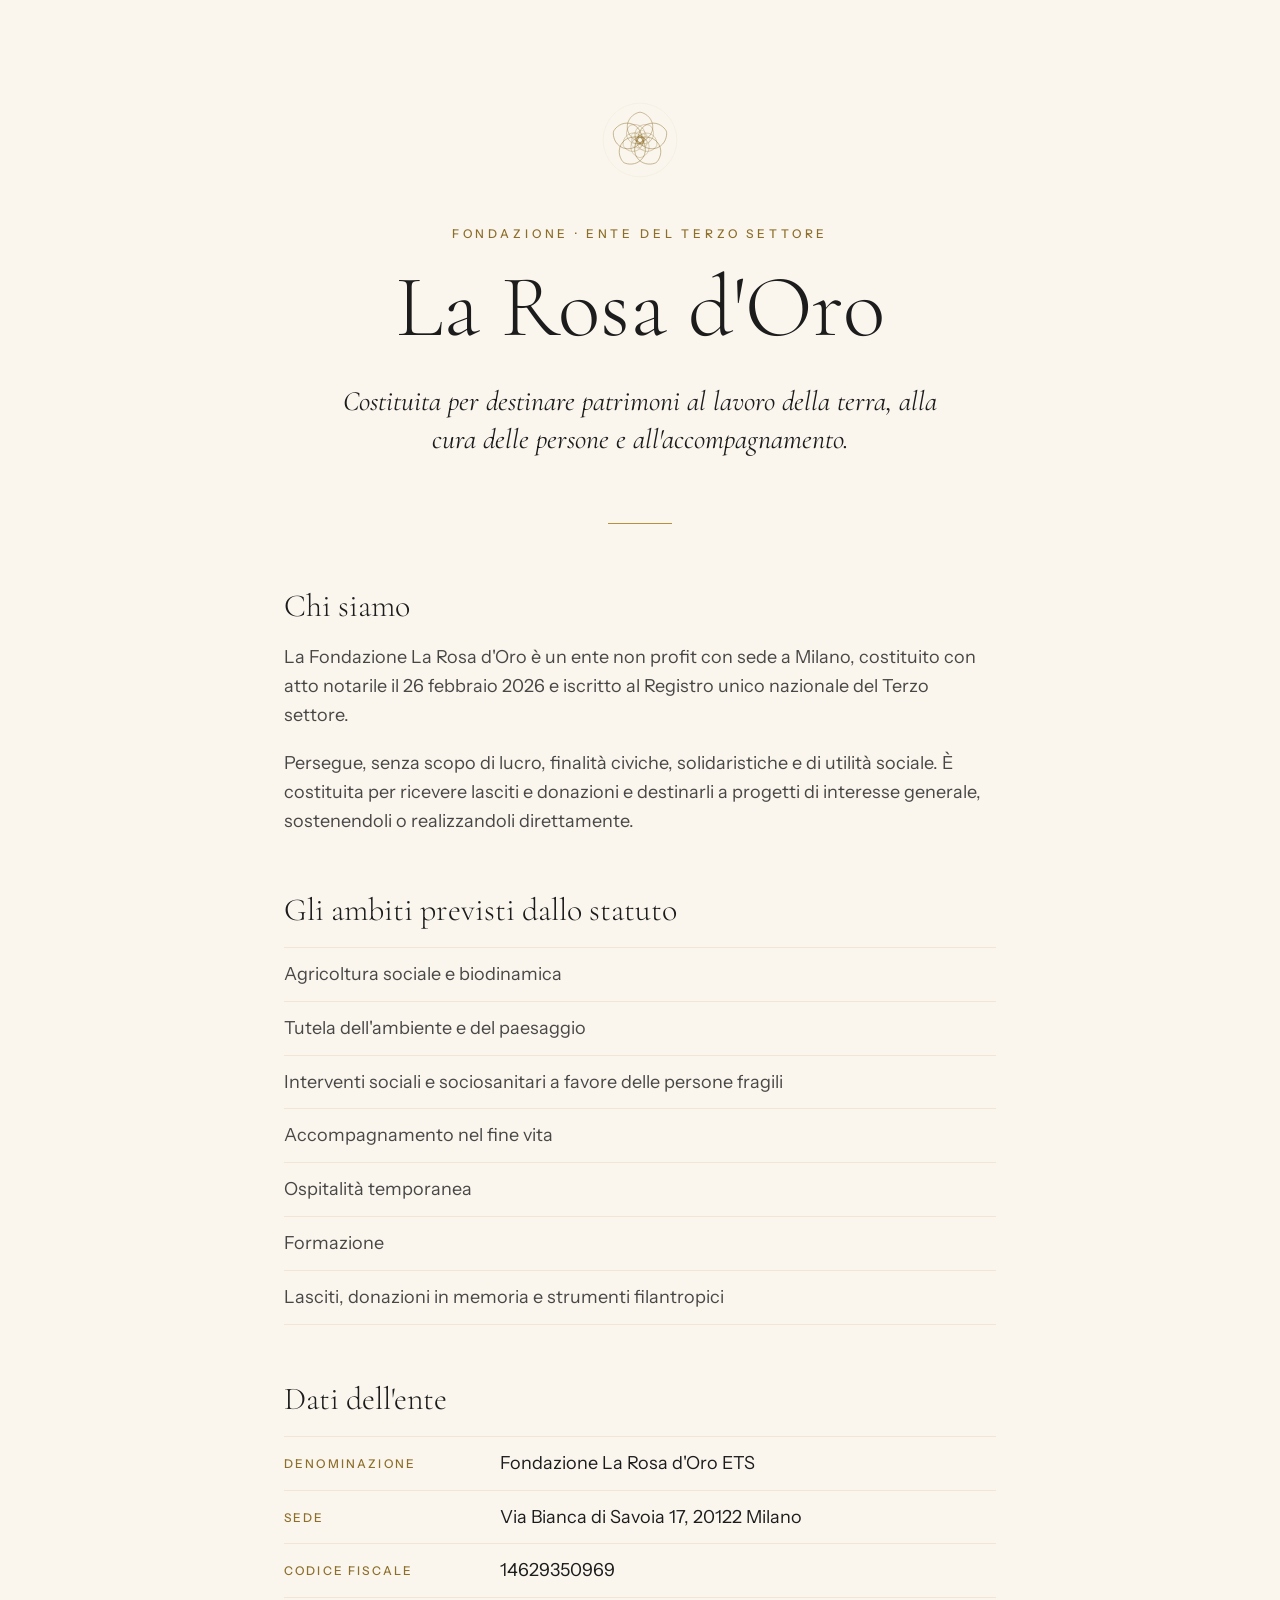
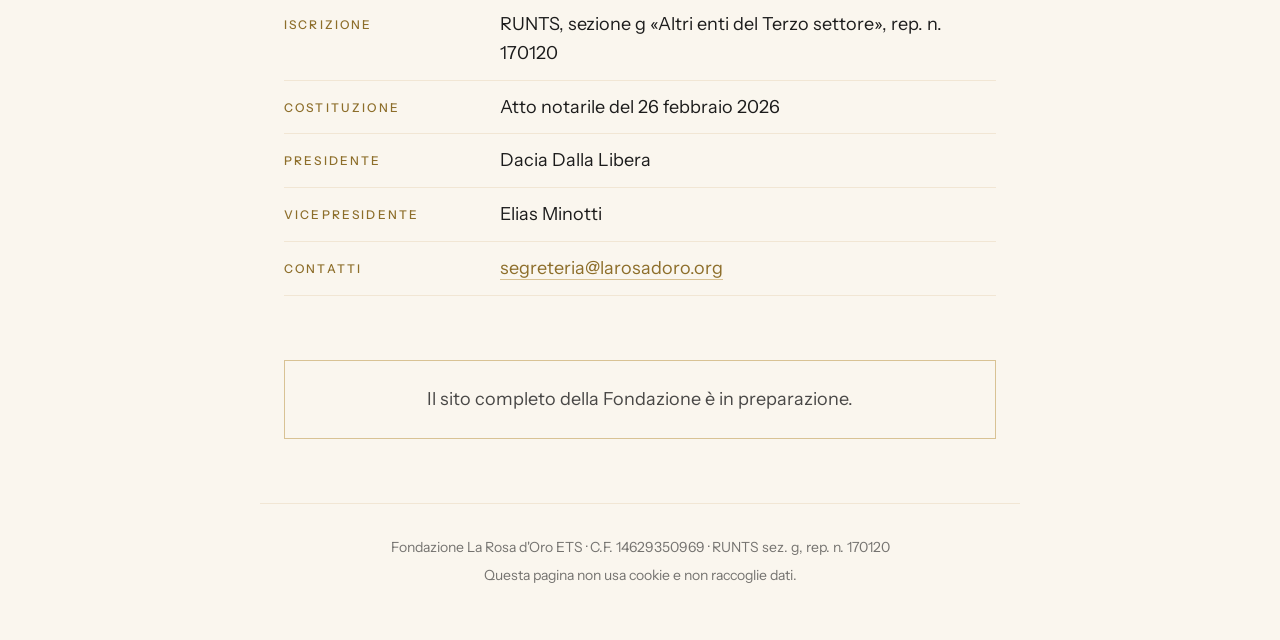
==== index.html @ 375f4539 "Pagina provvisoria di larosadoro.org Co-Authored-By: Claude Opus 5.5 <noreply@anthropic.com> Claude-" ====
<!doctype html>
<html lang="it">
<head>
<meta charset="utf-8">
<meta name="viewport" content="width=device-width, initial-scale=1">
<title>Fondazione La Rosa d'Oro ETS</title>
<meta name="description" content="Fondazione La Rosa d'Oro ETS, ente del Terzo settore con sede a Milano, iscritto al RUNTS. Il sito completo è in preparazione.">
<meta name="robots" content="noindex, nofollow">
<meta name="theme-color" content="#FAF6EE">
<link rel="canonical" href="https://larosadoro.org/">
<meta property="og:title" content="Fondazione La Rosa d'Oro ETS">
<meta property="og:description" content="Ente del Terzo settore con sede a Milano, iscritto al RUNTS. Il sito completo è in preparazione.">
<meta property="og:type" content="website">
<meta property="og:url" content="https://larosadoro.org/">
<meta property="og:locale" content="it_IT">
<meta property="og:image" content="https://larosadoro.org/img/condivisione.jpg">
<script type="application/ld+json">{"@context":"https://schema.org","@type":"NGO","name":"Fondazione La Rosa d'Oro ETS","url":"https://larosadoro.org/","email":"segreteria@larosadoro.org","foundingDate":"2026-02-26","taxID":"14629350969","address":{"@type":"PostalAddress","streetAddress":"Via Bianca di Savoia 17","postalCode":"20122","addressLocality":"Milano","addressCountry":"IT"},"identifier":{"@type":"PropertyValue","propertyID":"RUNTS","value":"RUNTS sez. g, rep. n. 170120"}}</script>
<link rel="icon" href="img/favicon.svg" type="image/svg+xml">
<style>
@font-face{font-family:"Cormorant Garamond";font-style:normal;font-weight:300;font-display:swap;src:url("font/cormorant-garamond-latin-300-normal.woff2") format("woff2")}
@font-face{font-family:"Cormorant Garamond";font-style:italic;font-weight:400;font-display:swap;src:url("font/cormorant-garamond-latin-400-italic.woff2") format("woff2")}
@font-face{font-family:"Instrument Sans";font-style:normal;font-weight:400;font-display:swap;src:url("font/instrument-sans-latin-400-normal.woff2") format("woff2")}
@font-face{font-family:"Instrument Sans";font-style:normal;font-weight:500;font-display:swap;src:url("font/instrument-sans-latin-500-normal.woff2") format("woff2")}

:root{
  --avorio:#FAF6EE;
  --antracite:#1C1C1C;
  --oro:#B88F3D;
  --oro-scuro:#8D6E2A;
  --bordeaux:#7A1F2F;
  --testo:var(--antracite);
  --testo-80:rgba(28,28,28,.8);
  --testo-60:rgba(28,28,28,.6);
  --filo:rgba(184,143,61,.15);
  --filo-forte:rgba(184,143,61,.5);
  --display:"Cormorant Garamond",Georgia,"Times New Roman",serif;
  --sans:"Instrument Sans","Helvetica Neue",Arial,sans-serif;
}
*,*::before,*::after{box-sizing:border-box}
html{-webkit-text-size-adjust:100%}
body{margin:0;background:var(--avorio);color:var(--testo-80);font-family:var(--sans);font-size:18px;line-height:1.6;-webkit-font-smoothing:antialiased}
a{color:var(--oro-scuro);text-decoration:none;border-bottom:1px solid var(--filo-forte)}
a:hover,a:focus-visible{color:var(--bordeaux);border-bottom-color:var(--bordeaux)}

.pagina{max-width:760px;margin:0 auto;padding:96px 24px 64px}
.rosa{width:88px;height:88px;margin:0 auto 40px;color:var(--oro-scuro)}
.rosa svg{width:100%;height:100%;display:block}
.occhiello{font-size:12px;font-weight:500;letter-spacing:.32em;text-transform:uppercase;color:var(--oro-scuro);text-align:center;margin:0 0 20px}
h1{font-family:var(--display);font-weight:300;font-size:clamp(52px,9vw,88px);line-height:1;color:var(--testo);text-align:center;margin:0 0 32px}
.motto{font-family:var(--display);font-style:italic;font-size:clamp(22px,3.4vw,28px);line-height:1.35;color:var(--testo);text-align:center;max-width:600px;margin:0 auto}
.filetto{width:64px;height:1px;background:var(--oro);border:0;margin:64px auto}

h2{font-family:var(--display);font-weight:300;font-size:32px;line-height:1.1;color:var(--testo);margin:0 0 20px}
p{margin:0 0 20px}
section+section{margin-top:56px}

.ambiti{list-style:none;padding:0;margin:0;border-top:1px solid var(--filo)}
.ambiti li{padding:12px 0;border-bottom:1px solid var(--filo)}

.dati{margin:0;border-top:1px solid var(--filo)}
.dati div{display:grid;grid-template-columns:200px 1fr;gap:16px;padding:12px 0;border-bottom:1px solid var(--filo)}
.dati dt{font-size:12px;font-weight:500;letter-spacing:.18em;text-transform:uppercase;color:var(--oro-scuro);padding-top:5px}
.dati dd{margin:0;color:var(--testo)}

.avviso{margin-top:64px;padding:24px;border:1px solid var(--filo-forte);text-align:center}
.avviso p{margin:0}

footer{max-width:760px;margin:0 auto;padding:32px 24px 48px;border-top:1px solid var(--filo);font-size:14px;color:var(--testo-60);text-align:center}
footer p{margin:0 0 6px}

@media (max-width:600px){
  .pagina{padding-top:64px}
  .dati div{grid-template-columns:1fr;gap:2px}
  .dati dt{padding-top:0}
  .filetto{margin:48px auto}
}
</style>
</head>
<body>
<main class="pagina">

  <div class="rosa" aria-hidden="true"><svg xmlns="http://www.w3.org/2000/svg" viewBox="0 0 640 640" role="img" aria-label="Rosa vista dall'alto, incisa">
<defs>
  <!-- tratteggi -->
  <pattern id="tr-fitto" width="6" height="6" patternUnits="userSpaceOnUse" patternTransform="rotate(38)">
    <line x1="0" y1="0" x2="0" y2="6" stroke="currentColor" stroke-width="1.5" opacity=".55"/>
  </pattern>
  <pattern id="tr-medio" width="10" height="10" patternUnits="userSpaceOnUse" patternTransform="rotate(38)">
    <line x1="0" y1="0" x2="0" y2="10" stroke="currentColor" stroke-width="1.1" opacity=".45"/>
  </pattern>
  <pattern id="tr-rado" width="17" height="17" patternUnits="userSpaceOnUse" patternTransform="rotate(38)">
    <line x1="0" y1="0" x2="0" y2="17" stroke="currentColor" stroke-width=".9" opacity=".35"/>
  </pattern>
  <pattern id="tr-croce" width="9" height="9" patternUnits="userSpaceOnUse" patternTransform="rotate(38)">
    <line x1="0" y1="0" x2="0" y2="9" stroke="currentColor" stroke-width=".9" opacity=".4"/>
    <line x1="0" y1="0" x2="9" y2="0" stroke="currentColor" stroke-width=".9" opacity=".4"/>
  </pattern>

  <!-- chicco di grano -->
  <symbol id="chicco" viewBox="0 0 20 44" overflow="visible">
    <path d="M10 1c6 7 8 14 8 21s-3 14-8 21c-5-7-8-14-8-21S4 8 10 1z" fill="none" stroke="currentColor" stroke-width="1.5"/>
    <path d="M10 6v32" stroke="currentColor" stroke-width=".9" opacity=".6"/>
  </symbol>

  <!-- foglia lanceolata -->
  <symbol id="foglia" viewBox="0 0 60 160" overflow="visible">
    <path d="M30 2C10 40 2 92 26 158 50 92 46 40 30 2z" fill="none" stroke="currentColor" stroke-width="1.6"/>
    <path d="M30 8c-2 44-4 96-4 148" stroke="currentColor" stroke-width="1" opacity=".7"/>
    <g stroke="currentColor" stroke-width=".8" opacity=".45">
      <path d="M29 34 16 46M29 34 42 44M28 60 14 74M28 60 43 70M27 88 15 102M27 88 42 98M26 116 17 128M26 116 39 126"/>
    </g>
  </symbol>

  <!-- petalo di rosa -->
  <symbol id="petalo" viewBox="0 0 100 100" overflow="visible">
    <path d="M50 96C16 84 4 56 12 32 20 8 44 0 50 0s30 8 38 32c8 24-4 52-38 64z" fill="none" stroke="currentColor" stroke-width="1.5"/>
  </symbol>
</defs>

    <rect width="640" height="640" fill="#FAF6EE"/>
    <g color="#B88F3D" opacity=".5"><circle cx="320" cy="320" r="268" fill="none" stroke="currentColor" stroke-width="1"/></g>
    <g color="#8D6E2A" fill="none" stroke="currentColor" stroke-linecap="round">
      <!-- corolla esterna -->
      <g stroke-width="1.7" opacity=".9">
        <use href="#petalo" width="230" height="230" x="205" y="118" transform="rotate(0 320 320)"/>
        <use href="#petalo" width="230" height="230" x="205" y="118" transform="rotate(72 320 320)"/>
        <use href="#petalo" width="230" height="230" x="205" y="118" transform="rotate(144 320 320)"/>
        <use href="#petalo" width="230" height="230" x="205" y="118" transform="rotate(216 320 320)"/>
        <use href="#petalo" width="230" height="230" x="205" y="118" transform="rotate(288 320 320)"/>
      </g>
      <!-- corolla media, sfalsata -->
      <g stroke-width="1.5" opacity=".85">
        <use href="#petalo" width="164" height="164" x="238" y="192" transform="rotate(36 320 320)"/>
        <use href="#petalo" width="164" height="164" x="238" y="192" transform="rotate(108 320 320)"/>
        <use href="#petalo" width="164" height="164" x="238" y="192" transform="rotate(180 320 320)"/>
        <use href="#petalo" width="164" height="164" x="238" y="192" transform="rotate(252 320 320)"/>
        <use href="#petalo" width="164" height="164" x="238" y="192" transform="rotate(324 320 320)"/>
      </g>
      <!-- corolla interna -->
      <g stroke-width="1.3" opacity=".8">
        <use href="#petalo" width="104" height="104" x="268" y="248" transform="rotate(18 320 320)"/>
        <use href="#petalo" width="104" height="104" x="268" y="248" transform="rotate(90 320 320)"/>
        <use href="#petalo" width="104" height="104" x="268" y="248" transform="rotate(162 320 320)"/>
        <use href="#petalo" width="104" height="104" x="268" y="248" transform="rotate(234 320 320)"/>
        <use href="#petalo" width="104" height="104" x="268" y="248" transform="rotate(306 320 320)"/>
      </g>
      <!-- cuore a spirale -->
      <g stroke-width="1.5">
        <path d="M320 300c14 0 22 10 22 20s-9 21-22 21-24-10-24-23 12-27 27-27 30 14 30 30-15 33-33 33"/>
      </g>
    </g>
    <g color="#1C1C1C" opacity=".22"><circle cx="320" cy="320" r="152" fill="url(#tr-rado)" stroke="none"/></g>
  </svg></div>
  <p class="occhiello">Fondazione · Ente del Terzo settore</p>
  <h1>La Rosa d'Oro</h1>
  <p class="motto">Costituita per destinare patrimoni al lavoro della terra, alla cura delle persone e all'accompagnamento.</p>

  <hr class="filetto">

  <section>
    <h2>Chi siamo</h2>
    <p>La Fondazione La Rosa d'Oro è un ente non profit con sede a Milano, costituito con atto notarile il 26 febbraio 2026 e iscritto al Registro unico nazionale del Terzo settore.</p>
    <p>Persegue, senza scopo di lucro, finalità civiche, solidaristiche e di utilità sociale. È costituita per ricevere lasciti e donazioni e destinarli a progetti di interesse generale, sostenendoli o realizzandoli direttamente.</p>
  </section>

  <section>
    <h2>Gli ambiti previsti dallo statuto</h2>
    <ul class="ambiti">
      <li>Agricoltura sociale e biodinamica</li>
      <li>Tutela dell'ambiente e del paesaggio</li>
      <li>Interventi sociali e sociosanitari a favore delle persone fragili</li>
      <li>Accompagnamento nel fine vita</li>
      <li>Ospitalità temporanea</li>
      <li>Formazione</li>
      <li>Lasciti, donazioni in memoria e strumenti filantropici</li>
    </ul>
  </section>

  <section>
    <h2>Dati dell'ente</h2>
    <dl class="dati">
      <div><dt>Denominazione</dt><dd>Fondazione La Rosa d'Oro ETS</dd></div>
      <div><dt>Sede</dt><dd>Via Bianca di Savoia 17, 20122 Milano</dd></div>
      <div><dt>Codice fiscale</dt><dd>14629350969</dd></div>
      <div><dt>Iscrizione</dt><dd>RUNTS, sezione g «Altri enti del Terzo settore», rep. n. 170120</dd></div>
      <div><dt>Costituzione</dt><dd>Atto notarile del 26 febbraio 2026</dd></div>
      <div><dt>Presidente</dt><dd>Dacia Dalla Libera</dd></div>
      <div><dt>Vicepresidente</dt><dd>Elias Minotti</dd></div>
      <div><dt>Contatti</dt><dd><a href="mailto:segreteria@larosadoro.org">segreteria@larosadoro.org</a></dd></div>
    </dl>
  </section>

  <div class="avviso">
    <p>Il sito completo della Fondazione è in preparazione.</p>
  </div>

</main>
<footer>
  <p>Fondazione La Rosa d'Oro ETS · C.F. 14629350969 · RUNTS sez. g, rep. n. 170120</p>
  <p>Questa pagina non usa cookie e non raccoglie dati.</p>
</footer>
</body>
</html>
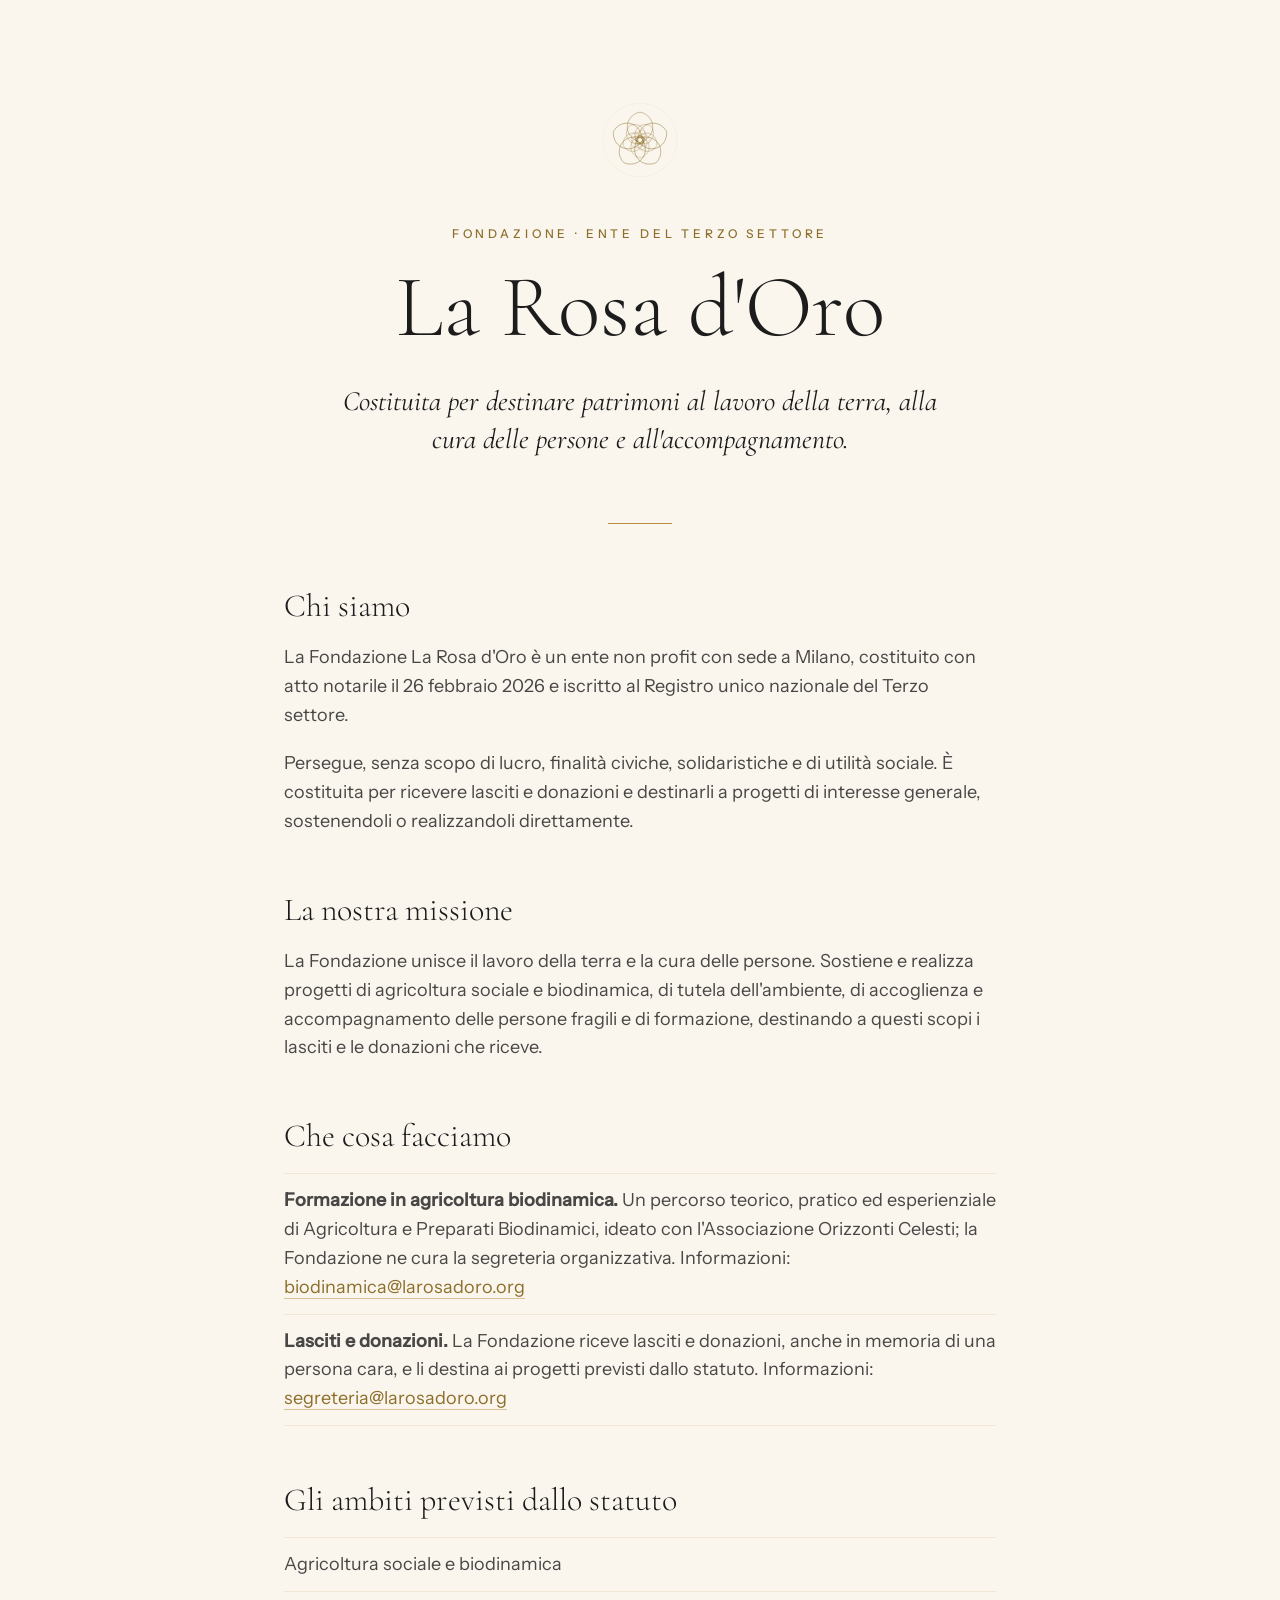
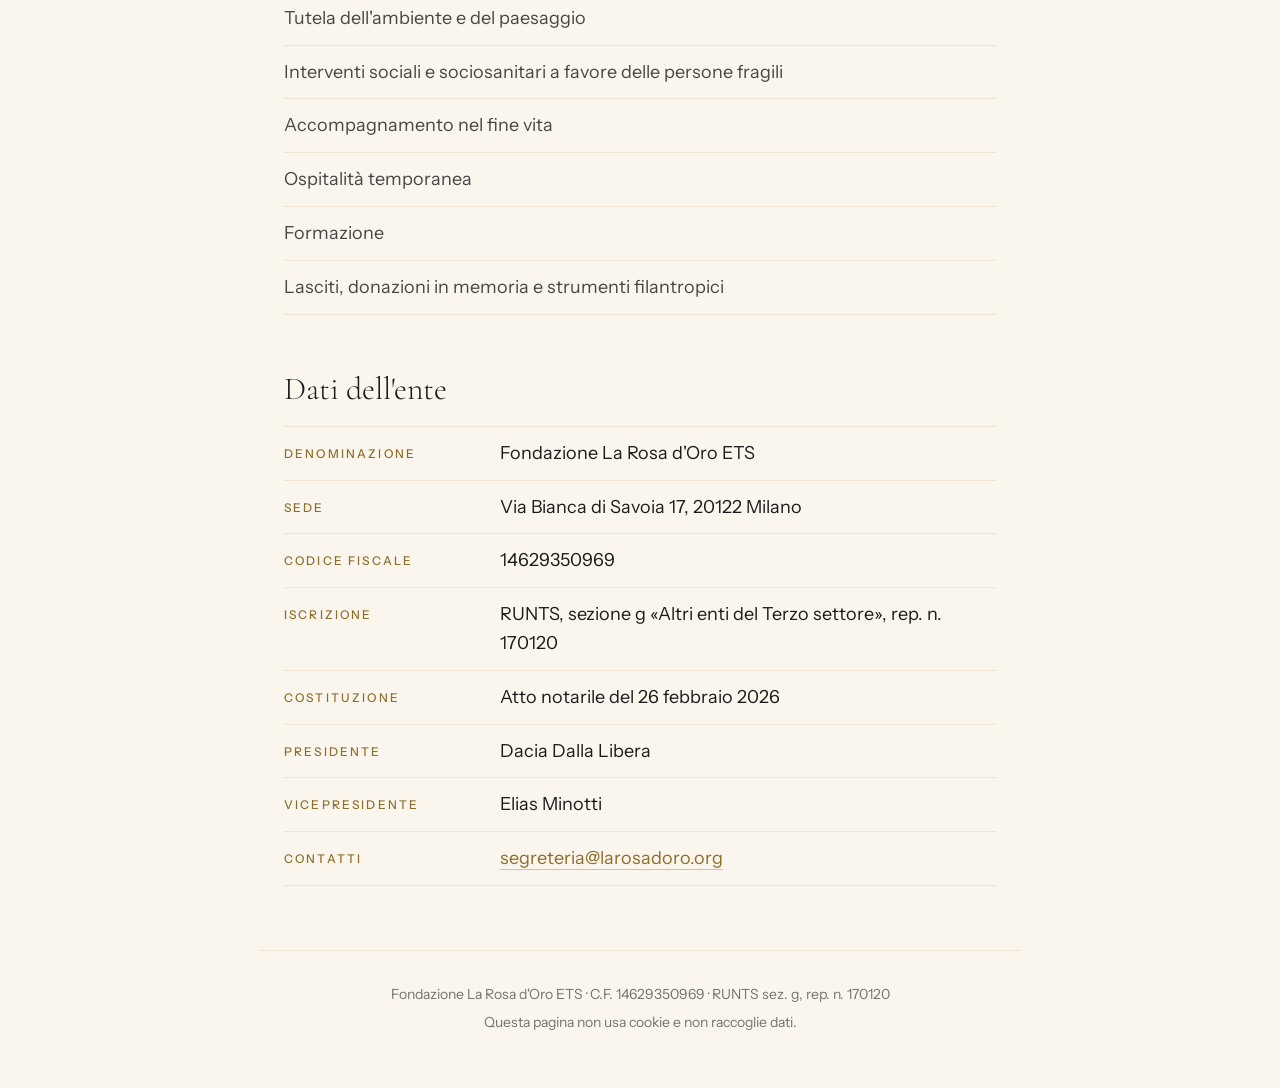
==== commit b723edcc: "Pagina: missione e attività della Fondazione, tolto avviso «in preparazione» Richiesto da Google per" ====
--- a/index.html
+++ b/index.html
@@ -164,6 +164,19 @@
   </section>
 
   <section>
+    <h2>La nostra missione</h2>
+    <p>La Fondazione unisce il lavoro della terra e la cura delle persone. Sostiene e realizza progetti di agricoltura sociale e biodinamica, di tutela dell'ambiente, di accoglienza e accompagnamento delle persone fragili e di formazione, destinando a questi scopi i lasciti e le donazioni che riceve.</p>
+  </section>
+
+  <section>
+    <h2>Che cosa facciamo</h2>
+    <ul class="ambiti">
+      <li><strong>Formazione in agricoltura biodinamica.</strong> Un percorso teorico, pratico ed esperienziale di Agricoltura e Preparati Biodinamici, ideato con l'Associazione Orizzonti Celesti; la Fondazione ne cura la segreteria organizzativa. Informazioni: <a href="mailto:biodinamica@larosadoro.org">biodinamica@larosadoro.org</a></li>
+      <li><strong>Lasciti e donazioni.</strong> La Fondazione riceve lasciti e donazioni, anche in memoria di una persona cara, e li destina ai progetti previsti dallo statuto. Informazioni: <a href="mailto:segreteria@larosadoro.org">segreteria@larosadoro.org</a></li>
+    </ul>
+  </section>
+
+  <section>
     <h2>Gli ambiti previsti dallo statuto</h2>
     <ul class="ambiti">
       <li>Agricoltura sociale e biodinamica</li>
@@ -190,10 +203,6 @@
     </dl>
   </section>
 
-  <div class="avviso">
-    <p>Il sito completo della Fondazione è in preparazione.</p>
-  </div>
-
 </main>
 <footer>
   <p>Fondazione La Rosa d'Oro ETS · C.F. 14629350969 · RUNTS sez. g, rep. n. 170120</p>
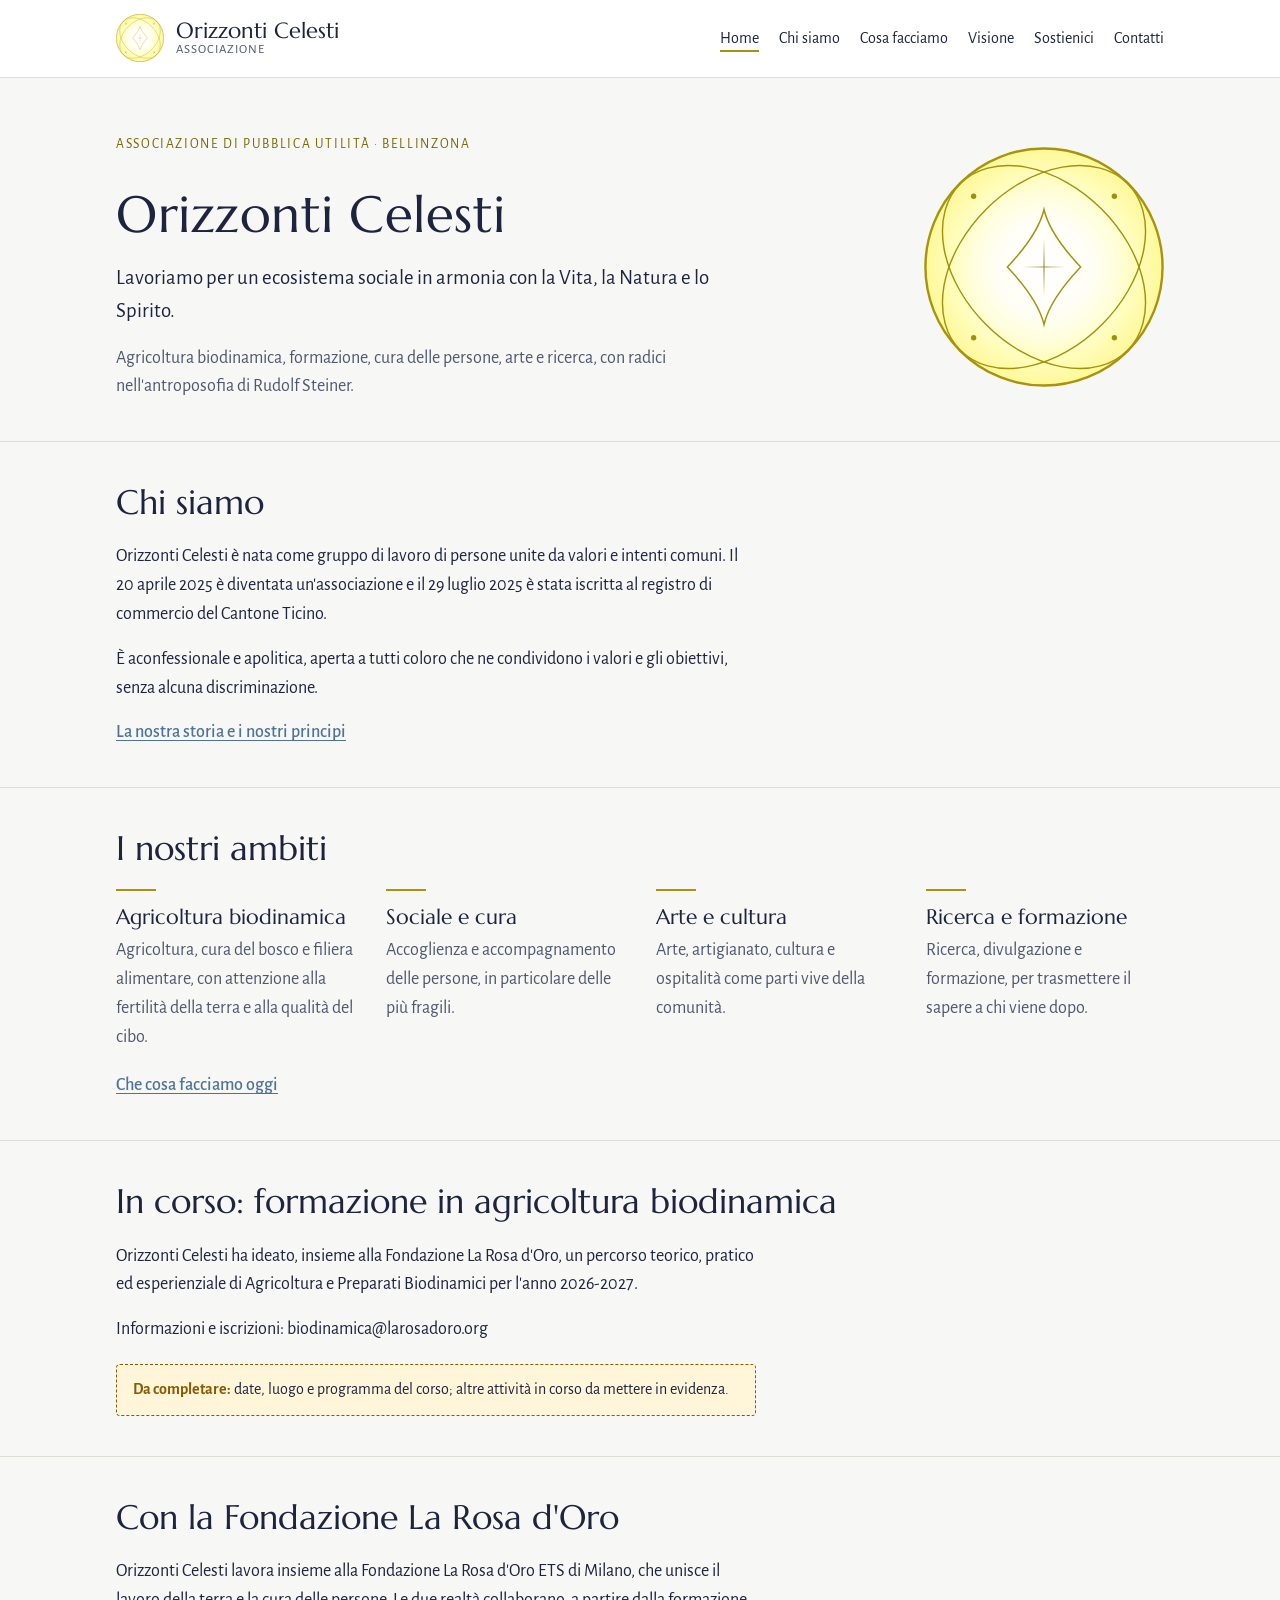
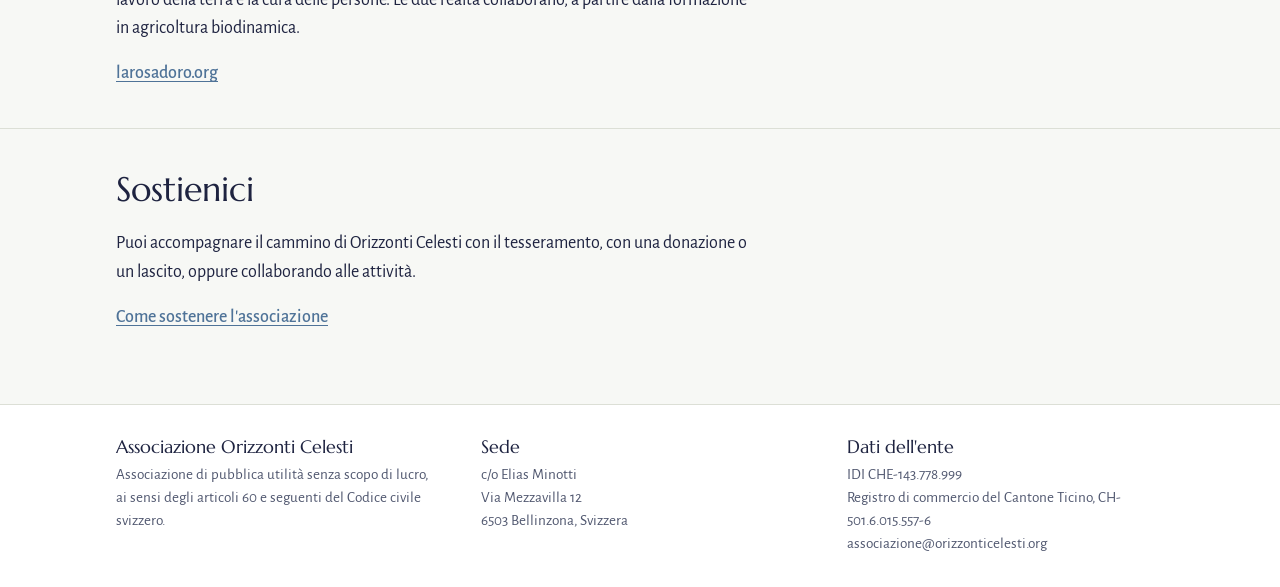
==== commit b0dff068: "Sito Orizzonti Celesti: struttura di lavoro (sei pagine) e simbolo vettoriale Co-Authored-By: Claude" ====
--- a/index.html
+++ b/index.html
@@ -2,211 +2,136 @@
 <html lang="it">
 <head>
 <meta charset="utf-8">
-<meta name="viewport" content="width=device-width, initial-scale=1">
-<title>Fondazione La Rosa d'Oro ETS</title>
-<meta name="description" content="Fondazione La Rosa d'Oro ETS, ente del Terzo settore con sede a Milano, iscritto al RUNTS. Il sito completo è in preparazione.">
-<meta name="robots" content="noindex, nofollow">
-<meta name="theme-color" content="#FAF6EE">
-<link rel="canonical" href="https://larosadoro.org/">
-<meta property="og:title" content="Fondazione La Rosa d'Oro ETS">
-<meta property="og:description" content="Ente del Terzo settore con sede a Milano, iscritto al RUNTS. Il sito completo è in preparazione.">
+<meta name="viewport" content="width=device-width, initial-scale=1, viewport-fit=cover">
+<title>Orizzonti Celesti</title>
+<meta name="description" content="Associazione svizzera di pubblica utilità: agricoltura biodinamica, formazione, cura delle persone, arte e ricerca, con radici nell'antroposofia.">
+<link rel="canonical" href="https://orizzonticelesti.org/">
 <meta property="og:type" content="website">
-<meta property="og:url" content="https://larosadoro.org/">
-<meta property="og:locale" content="it_IT">
-<meta property="og:image" content="https://larosadoro.org/img/condivisione.jpg">
-<script type="application/ld+json">{"@context":"https://schema.org","@type":"NGO","name":"Fondazione La Rosa d'Oro ETS","url":"https://larosadoro.org/","email":"segreteria@larosadoro.org","foundingDate":"2026-02-26","taxID":"14629350969","address":{"@type":"PostalAddress","streetAddress":"Via Bianca di Savoia 17","postalCode":"20122","addressLocality":"Milano","addressCountry":"IT"},"identifier":{"@type":"PropertyValue","propertyID":"RUNTS","value":"RUNTS sez. g, rep. n. 170120"}}</script>
-<link rel="icon" href="img/favicon.svg" type="image/svg+xml">
-<style>
-@font-face{font-family:"Cormorant Garamond";font-style:normal;font-weight:300;font-display:swap;src:url("font/cormorant-garamond-latin-300-normal.woff2") format("woff2")}
-@font-face{font-family:"Cormorant Garamond";font-style:italic;font-weight:400;font-display:swap;src:url("font/cormorant-garamond-latin-400-italic.woff2") format("woff2")}
-@font-face{font-family:"Instrument Sans";font-style:normal;font-weight:400;font-display:swap;src:url("font/instrument-sans-latin-400-normal.woff2") format("woff2")}
-@font-face{font-family:"Instrument Sans";font-style:normal;font-weight:500;font-display:swap;src:url("font/instrument-sans-latin-500-normal.woff2") format("woff2")}
-
-:root{
-  --avorio:#FAF6EE;
-  --antracite:#1C1C1C;
-  --oro:#B88F3D;
-  --oro-scuro:#8D6E2A;
-  --bordeaux:#7A1F2F;
-  --testo:var(--antracite);
-  --testo-80:rgba(28,28,28,.8);
-  --testo-60:rgba(28,28,28,.6);
-  --filo:rgba(184,143,61,.15);
-  --filo-forte:rgba(184,143,61,.5);
-  --display:"Cormorant Garamond",Georgia,"Times New Roman",serif;
-  --sans:"Instrument Sans","Helvetica Neue",Arial,sans-serif;
-}
-*,*::before,*::after{box-sizing:border-box}
-html{-webkit-text-size-adjust:100%}
-body{margin:0;background:var(--avorio);color:var(--testo-80);font-family:var(--sans);font-size:18px;line-height:1.6;-webkit-font-smoothing:antialiased}
-a{color:var(--oro-scuro);text-decoration:none;border-bottom:1px solid var(--filo-forte)}
-a:hover,a:focus-visible{color:var(--bordeaux);border-bottom-color:var(--bordeaux)}
-
-.pagina{max-width:760px;margin:0 auto;padding:96px 24px 64px}
-.rosa{width:88px;height:88px;margin:0 auto 40px;color:var(--oro-scuro)}
-.rosa svg{width:100%;height:100%;display:block}
-.occhiello{font-size:12px;font-weight:500;letter-spacing:.32em;text-transform:uppercase;color:var(--oro-scuro);text-align:center;margin:0 0 20px}
-h1{font-family:var(--display);font-weight:300;font-size:clamp(52px,9vw,88px);line-height:1;color:var(--testo);text-align:center;margin:0 0 32px}
-.motto{font-family:var(--display);font-style:italic;font-size:clamp(22px,3.4vw,28px);line-height:1.35;color:var(--testo);text-align:center;max-width:600px;margin:0 auto}
-.filetto{width:64px;height:1px;background:var(--oro);border:0;margin:64px auto}
-
-h2{font-family:var(--display);font-weight:300;font-size:32px;line-height:1.1;color:var(--testo);margin:0 0 20px}
-p{margin:0 0 20px}
-section+section{margin-top:56px}
-
-.ambiti{list-style:none;padding:0;margin:0;border-top:1px solid var(--filo)}
-.ambiti li{padding:12px 0;border-bottom:1px solid var(--filo)}
-
-.dati{margin:0;border-top:1px solid var(--filo)}
-.dati div{display:grid;grid-template-columns:200px 1fr;gap:16px;padding:12px 0;border-bottom:1px solid var(--filo)}
-.dati dt{font-size:12px;font-weight:500;letter-spacing:.18em;text-transform:uppercase;color:var(--oro-scuro);padding-top:5px}
-.dati dd{margin:0;color:var(--testo)}
-
-.avviso{margin-top:64px;padding:24px;border:1px solid var(--filo-forte);text-align:center}
-.avviso p{margin:0}
-
-footer{max-width:760px;margin:0 auto;padding:32px 24px 48px;border-top:1px solid var(--filo);font-size:14px;color:var(--testo-60);text-align:center}
-footer p{margin:0 0 6px}
-
-@media (max-width:600px){
-  .pagina{padding-top:64px}
-  .dati div{grid-template-columns:1fr;gap:2px}
-  .dati dt{padding-top:0}
-  .filetto{margin:48px auto}
-}
-</style>
+<meta property="og:locale" content="it_CH">
+<meta property="og:site_name" content="Orizzonti Celesti">
+<meta property="og:title" content="Orizzonti Celesti">
+<meta property="og:description" content="Associazione svizzera di pubblica utilità: agricoltura biodinamica, formazione, cura delle persone, arte e ricerca, con radici nell'antroposofia.">
+<meta property="og:url" content="https://orizzonticelesti.org/">
+<link rel="icon" href="img/simbolo.svg" type="image/svg+xml">
+<link rel="preconnect" href="https://fonts.googleapis.com">
+<link rel="preconnect" href="https://fonts.gstatic.com" crossorigin>
+<link rel="stylesheet" href="https://fonts.googleapis.com/css2?family=Alegreya+Sans:ital,wght@0,400;0,500;0,700;1,400&family=Marcellus&display=swap">
+<link rel="stylesheet" href="css/stile.css">
 </head>
 <body>
-<main class="pagina">
+<header class="testata">
+  <div class="contenitore">
+    <a class="marchio" href="./">
+      <img src="img/simbolo.svg" alt="" width="48" height="48">
+      <span><strong>Orizzonti Celesti</strong><small>Associazione</small></span>
+    </a>
+    <nav class="menu" aria-label="Menu principale">
+      <ul>
+        <li><a href="./" aria-current="page">Home</a></li>
+        <li><a href="chi-siamo.html">Chi siamo</a></li>
+        <li><a href="cosa-facciamo.html">Cosa facciamo</a></li>
+        <li><a href="visione.html">Visione</a></li>
+        <li><a href="sostienici.html">Sostienici</a></li>
+        <li><a href="contatti.html">Contatti</a></li>
+      </ul>
+    </nav>
+  </div>
+</header>
+<main>
+<section class="apertura con-simbolo">
+  <div class="contenitore">
+    <div class="introduzione">
+      <p class="occhiello">Associazione di pubblica utilità · Bellinzona</p>
+      <h1>Orizzonti Celesti</h1>
+      <p class="guida">Lavoriamo per un ecosistema sociale in armonia con la Vita, la Natura e lo Spirito.</p>
+      <p class="sotto">Agricoltura biodinamica, formazione, cura delle persone, arte e ricerca, con radici nell'antroposofia di Rudolf Steiner.</p>
+    </div>
+    <img class="simbolo" src="img/simbolo.svg" alt="Il simbolo di Orizzonti Celesti: un cerchio di luce dorata con due orbite e una stella al centro" width="240" height="240">
+  </div>
+</section>
 
-  <div class="rosa" aria-hidden="true"><svg xmlns="http://www.w3.org/2000/svg" viewBox="0 0 640 640" role="img" aria-label="Rosa vista dall'alto, incisa">
-<defs>
-  <!-- tratteggi -->
-  <pattern id="tr-fitto" width="6" height="6" patternUnits="userSpaceOnUse" patternTransform="rotate(38)">
-    <line x1="0" y1="0" x2="0" y2="6" stroke="currentColor" stroke-width="1.5" opacity=".55"/>
-  </pattern>
-  <pattern id="tr-medio" width="10" height="10" patternUnits="userSpaceOnUse" patternTransform="rotate(38)">
-    <line x1="0" y1="0" x2="0" y2="10" stroke="currentColor" stroke-width="1.1" opacity=".45"/>
-  </pattern>
-  <pattern id="tr-rado" width="17" height="17" patternUnits="userSpaceOnUse" patternTransform="rotate(38)">
-    <line x1="0" y1="0" x2="0" y2="17" stroke="currentColor" stroke-width=".9" opacity=".35"/>
-  </pattern>
-  <pattern id="tr-croce" width="9" height="9" patternUnits="userSpaceOnUse" patternTransform="rotate(38)">
-    <line x1="0" y1="0" x2="0" y2="9" stroke="currentColor" stroke-width=".9" opacity=".4"/>
-    <line x1="0" y1="0" x2="9" y2="0" stroke="currentColor" stroke-width=".9" opacity=".4"/>
-  </pattern>
+<section class="sezione" aria-labelledby="chi">
+  <div class="contenitore">
+    <h2 id="chi">Chi siamo</h2>
+    <div class="testo">
+      <p>Orizzonti Celesti è nata come gruppo di lavoro di persone unite da valori e intenti comuni. Il 20 aprile 2025 è diventata un'associazione e il 29 luglio 2025 è stata iscritta al registro di commercio del Cantone Ticino.</p>
+      <p>È aconfessionale e apolitica, aperta a tutti coloro che ne condividono i valori e gli obiettivi, senza alcuna discriminazione.</p>
+      <p><a class="collegamento" href="chi-siamo.html">La nostra storia e i nostri principi</a></p>
+    </div>
+  </div>
+</section>
 
-  <!-- chicco di grano -->
-  <symbol id="chicco" viewBox="0 0 20 44" overflow="visible">
-    <path d="M10 1c6 7 8 14 8 21s-3 14-8 21c-5-7-8-14-8-21S4 8 10 1z" fill="none" stroke="currentColor" stroke-width="1.5"/>
-    <path d="M10 6v32" stroke="currentColor" stroke-width=".9" opacity=".6"/>
-  </symbol>
+<section class="sezione" aria-labelledby="ambiti">
+  <div class="contenitore">
+    <h2 id="ambiti">I nostri ambiti</h2>
+    <ul class="ambiti">
+      <li>
+        <h3>Agricoltura biodinamica</h3>
+        <p>Agricoltura, cura del bosco e filiera alimentare, con attenzione alla fertilità della terra e alla qualità del cibo.</p>
+      </li>
+      <li>
+        <h3>Sociale e cura</h3>
+        <p>Accoglienza e accompagnamento delle persone, in particolare delle più fragili.</p>
+      </li>
+      <li>
+        <h3>Arte e cultura</h3>
+        <p>Arte, artigianato, cultura e ospitalità come parti vive della comunità.</p>
+      </li>
+      <li>
+        <h3>Ricerca e formazione</h3>
+        <p>Ricerca, divulgazione e formazione, per trasmettere il sapere a chi viene dopo.</p>
+      </li>
+    </ul>
+    <p><a class="collegamento" href="cosa-facciamo.html">Che cosa facciamo oggi</a></p>
+  </div>
+</section>
 
-  <!-- foglia lanceolata -->
-  <symbol id="foglia" viewBox="0 0 60 160" overflow="visible">
-    <path d="M30 2C10 40 2 92 26 158 50 92 46 40 30 2z" fill="none" stroke="currentColor" stroke-width="1.6"/>
-    <path d="M30 8c-2 44-4 96-4 148" stroke="currentColor" stroke-width="1" opacity=".7"/>
-    <g stroke="currentColor" stroke-width=".8" opacity=".45">
-      <path d="M29 34 16 46M29 34 42 44M28 60 14 74M28 60 43 70M27 88 15 102M27 88 42 98M26 116 17 128M26 116 39 126"/>
-    </g>
-  </symbol>
+<section class="sezione" aria-labelledby="corso">
+  <div class="contenitore">
+    <h2 id="corso">In corso: formazione in agricoltura biodinamica</h2>
+    <div class="testo">
+      <p>Orizzonti Celesti ha ideato, insieme alla Fondazione La Rosa d'Oro, un percorso teorico, pratico ed esperienziale di Agricoltura e Preparati Biodinamici per l'anno 2026-2027.</p>
+      <p>Informazioni e iscrizioni: biodinamica@larosadoro.org</p>
+    </div>
+    <div class="da-completare"><strong>Da completare:</strong> date, luogo e programma del corso; altre attività in corso da mettere in evidenza.</div>
+  </div>
+</section>
 
-  <!-- petalo di rosa -->
-  <symbol id="petalo" viewBox="0 0 100 100" overflow="visible">
-    <path d="M50 96C16 84 4 56 12 32 20 8 44 0 50 0s30 8 38 32c8 24-4 52-38 64z" fill="none" stroke="currentColor" stroke-width="1.5"/>
-  </symbol>
-</defs>
+<section class="sezione" aria-labelledby="fondazione">
+  <div class="contenitore">
+    <h2 id="fondazione">Con la Fondazione La Rosa d'Oro</h2>
+    <div class="testo">
+      <p>Orizzonti Celesti lavora insieme alla Fondazione La Rosa d'Oro ETS di Milano, che unisce il lavoro della terra e la cura delle persone. Le due realtà collaborano, a partire dalla formazione in agricoltura biodinamica.</p>
+      <p><a class="collegamento" href="https://larosadoro.org">larosadoro.org</a></p>
+    </div>
+  </div>
+</section>
 
-    <rect width="640" height="640" fill="#FAF6EE"/>
-    <g color="#B88F3D" opacity=".5"><circle cx="320" cy="320" r="268" fill="none" stroke="currentColor" stroke-width="1"/></g>
-    <g color="#8D6E2A" fill="none" stroke="currentColor" stroke-linecap="round">
-      <!-- corolla esterna -->
-      <g stroke-width="1.7" opacity=".9">
-        <use href="#petalo" width="230" height="230" x="205" y="118" transform="rotate(0 320 320)"/>
-        <use href="#petalo" width="230" height="230" x="205" y="118" transform="rotate(72 320 320)"/>
-        <use href="#petalo" width="230" height="230" x="205" y="118" transform="rotate(144 320 320)"/>
-        <use href="#petalo" width="230" height="230" x="205" y="118" transform="rotate(216 320 320)"/>
-        <use href="#petalo" width="230" height="230" x="205" y="118" transform="rotate(288 320 320)"/>
-      </g>
-      <!-- corolla media, sfalsata -->
-      <g stroke-width="1.5" opacity=".85">
-        <use href="#petalo" width="164" height="164" x="238" y="192" transform="rotate(36 320 320)"/>
-        <use href="#petalo" width="164" height="164" x="238" y="192" transform="rotate(108 320 320)"/>
-        <use href="#petalo" width="164" height="164" x="238" y="192" transform="rotate(180 320 320)"/>
-        <use href="#petalo" width="164" height="164" x="238" y="192" transform="rotate(252 320 320)"/>
-        <use href="#petalo" width="164" height="164" x="238" y="192" transform="rotate(324 320 320)"/>
-      </g>
-      <!-- corolla interna -->
-      <g stroke-width="1.3" opacity=".8">
-        <use href="#petalo" width="104" height="104" x="268" y="248" transform="rotate(18 320 320)"/>
-        <use href="#petalo" width="104" height="104" x="268" y="248" transform="rotate(90 320 320)"/>
-        <use href="#petalo" width="104" height="104" x="268" y="248" transform="rotate(162 320 320)"/>
-        <use href="#petalo" width="104" height="104" x="268" y="248" transform="rotate(234 320 320)"/>
-        <use href="#petalo" width="104" height="104" x="268" y="248" transform="rotate(306 320 320)"/>
-      </g>
-      <!-- cuore a spirale -->
-      <g stroke-width="1.5">
-        <path d="M320 300c14 0 22 10 22 20s-9 21-22 21-24-10-24-23 12-27 27-27 30 14 30 30-15 33-33 33"/>
-      </g>
-    </g>
-    <g color="#1C1C1C" opacity=".22"><circle cx="320" cy="320" r="152" fill="url(#tr-rado)" stroke="none"/></g>
-  </svg></div>
-  <p class="occhiello">Fondazione · Ente del Terzo settore</p>
-  <h1>La Rosa d'Oro</h1>
-  <p class="motto">Costituita per destinare patrimoni al lavoro della terra, alla cura delle persone e all'accompagnamento.</p>
-
-  <hr class="filetto">
-
-  <section>
-    <h2>Chi siamo</h2>
-    <p>La Fondazione La Rosa d'Oro è un ente non profit con sede a Milano, costituito con atto notarile il 26 febbraio 2026 e iscritto al Registro unico nazionale del Terzo settore.</p>
-    <p>Persegue, senza scopo di lucro, finalità civiche, solidaristiche e di utilità sociale. È costituita per ricevere lasciti e donazioni e destinarli a progetti di interesse generale, sostenendoli o realizzandoli direttamente.</p>
-  </section>
-
-  <section>
-    <h2>La nostra missione</h2>
-    <p>La Fondazione unisce il lavoro della terra e la cura delle persone. Sostiene e realizza progetti di agricoltura sociale e biodinamica, di tutela dell'ambiente, di accoglienza e accompagnamento delle persone fragili e di formazione, destinando a questi scopi i lasciti e le donazioni che riceve.</p>
-  </section>
-
-  <section>
-    <h2>Che cosa facciamo</h2>
-    <ul class="ambiti">
-      <li><strong>Formazione in agricoltura biodinamica.</strong> Un percorso teorico, pratico ed esperienziale di Agricoltura e Preparati Biodinamici, ideato con l'Associazione Orizzonti Celesti; la Fondazione ne cura la segreteria organizzativa. Informazioni: <a href="mailto:biodinamica@larosadoro.org">biodinamica@larosadoro.org</a></li>
-      <li><strong>Lasciti e donazioni.</strong> La Fondazione riceve lasciti e donazioni, anche in memoria di una persona cara, e li destina ai progetti previsti dallo statuto. Informazioni: <a href="mailto:segreteria@larosadoro.org">segreteria@larosadoro.org</a></li>
-    </ul>
-  </section>
-
-  <section>
-    <h2>Gli ambiti previsti dallo statuto</h2>
-    <ul class="ambiti">
-      <li>Agricoltura sociale e biodinamica</li>
-      <li>Tutela dell'ambiente e del paesaggio</li>
-      <li>Interventi sociali e sociosanitari a favore delle persone fragili</li>
-      <li>Accompagnamento nel fine vita</li>
-      <li>Ospitalità temporanea</li>
-      <li>Formazione</li>
-      <li>Lasciti, donazioni in memoria e strumenti filantropici</li>
-    </ul>
-  </section>
-
-  <section>
-    <h2>Dati dell'ente</h2>
-    <dl class="dati">
-      <div><dt>Denominazione</dt><dd>Fondazione La Rosa d'Oro ETS</dd></div>
-      <div><dt>Sede</dt><dd>Via Bianca di Savoia 17, 20122 Milano</dd></div>
-      <div><dt>Codice fiscale</dt><dd>14629350969</dd></div>
-      <div><dt>Iscrizione</dt><dd>RUNTS, sezione g «Altri enti del Terzo settore», rep. n. 170120</dd></div>
-      <div><dt>Costituzione</dt><dd>Atto notarile del 26 febbraio 2026</dd></div>
-      <div><dt>Presidente</dt><dd>Dacia Dalla Libera</dd></div>
-      <div><dt>Vicepresidente</dt><dd>Elias Minotti</dd></div>
-      <div><dt>Contatti</dt><dd><a href="mailto:segreteria@larosadoro.org">segreteria@larosadoro.org</a></dd></div>
-    </dl>
-  </section>
-
+<section class="sezione" aria-labelledby="sostegno">
+  <div class="contenitore">
+    <h2 id="sostegno">Sostienici</h2>
+    <div class="testo">
+      <p>Puoi accompagnare il cammino di Orizzonti Celesti con il tesseramento, con una donazione o un lascito, oppure collaborando alle attività.</p>
+      <p><a class="collegamento" href="sostienici.html">Come sostenere l'associazione</a></p>
+    </div>
+  </div>
+</section>
 </main>
-<footer>
-  <p>Fondazione La Rosa d'Oro ETS · C.F. 14629350969 · RUNTS sez. g, rep. n. 170120</p>
-  <p>Questa pagina non usa cookie e non raccoglie dati.</p>
+<footer class="piede">
+  <div class="contenitore">
+    <div>
+      <h2>Associazione Orizzonti Celesti</h2>
+      <p>Associazione di pubblica utilità senza scopo di lucro, ai sensi degli articoli 60 e seguenti del Codice civile svizzero.</p>
+    </div>
+    <div>
+      <h2>Sede</h2>
+      <p>c/o Elias Minotti<br>Via Mezzavilla 12<br>6503 Bellinzona, Svizzera</p>
+    </div>
+    <div>
+      <h2>Dati dell'ente</h2>
+      <p>IDI CHE-143.778.999<br>Registro di commercio del Cantone Ticino, CH-501.6.015.557-6<br>associazione@orizzonticelesti.org</p>
+    </div>
+  </div>
 </footer>
 </body>
 </html>
--- a/css/stile.css
+++ b/css/stile.css
@@ -0,0 +1,244 @@
+/* Orizzonti Celesti — versione di lavoro della struttura.
+   Impianto: colonna di lettura centrale, intestazione con simbolo e menu,
+   piè di pagina con i dati dell'ente su ogni pagina.
+   La grafica definitiva si sceglie dopo, fra i prototipi. */
+
+:root {
+  --sfondo: #F7F8F5;
+  --superficie: #FFFFFF;
+  --testo: #1E2340;
+  --testo-tenue: #50576F;
+  --oro: #A8930A;
+  --oro-testo: #7A6A06;
+  --celeste: #4F7398;
+  --luce: #FFF7B8;
+  --bordo: #DCDFD6;
+  --da-fare: #8A5A00;
+  --da-fare-sfondo: #FFF6DA;
+
+  --font-titoli: "Marcellus", "Palatino Linotype", Palatino, "Book Antiqua", Georgia, serif;
+  --font-testo: "Alegreya Sans", "Segoe UI", "Helvetica Neue", Arial, sans-serif;
+
+  --larghezza: 68rem;
+  --colonna: 40rem;
+  color-scheme: light;
+}
+
+@media (prefers-color-scheme: dark) {
+  :root:not([data-theme="light"]) {
+    --sfondo: #12152A;
+    --superficie: #1A1E37;
+    --testo: #ECEBDD;
+    --testo-tenue: #AEB2C6;
+    --oro: #D9C24A;
+    --oro-testo: #E6D063;
+    --celeste: #93B3D8;
+    --luce: #3A3720;
+    --bordo: #2E3354;
+    --da-fare: #F2C66B;
+    --da-fare-sfondo: #2E2817;
+    color-scheme: dark;
+  }
+}
+:root[data-theme="dark"] {
+  --sfondo: #12152A;
+  --superficie: #1A1E37;
+  --testo: #ECEBDD;
+  --testo-tenue: #AEB2C6;
+  --oro: #D9C24A;
+  --oro-testo: #E6D063;
+  --celeste: #93B3D8;
+  --luce: #3A3720;
+  --bordo: #2E3354;
+  --da-fare: #F2C66B;
+  --da-fare-sfondo: #2E2817;
+  color-scheme: dark;
+}
+
+*, *::before, *::after { box-sizing: border-box; }
+
+html { -webkit-text-size-adjust: 100%; }
+
+body {
+  margin: 0;
+  background: var(--sfondo);
+  color: var(--testo);
+  font-family: var(--font-testo);
+  font-size: 1.125rem;
+  line-height: 1.6;
+}
+
+img { max-width: 100%; height: auto; }
+
+a { color: var(--celeste); text-underline-offset: 0.18em; }
+a:hover { color: var(--oro-testo); }
+a:focus-visible, button:focus-visible { outline: 2px solid var(--oro); outline-offset: 3px; border-radius: 2px; }
+
+h1, h2, h3 {
+  font-family: var(--font-titoli);
+  font-weight: 400;
+  line-height: 1.2;
+  text-wrap: balance;
+  margin: 0;
+}
+h1 { font-size: clamp(2.2rem, 5vw, 3.2rem); letter-spacing: 0.01em; }
+h2 { font-size: clamp(1.6rem, 3.4vw, 2.1rem); }
+h3 { font-size: 1.3rem; }
+
+p { margin: 0; }
+
+.contenitore {
+  width: 100%;
+  max-width: var(--larghezza);
+  margin-inline: auto;
+  padding-inline: 1.25rem;
+}
+
+/* Intestazione */
+.testata {
+  border-bottom: 1px solid var(--bordo);
+  background: var(--superficie);
+}
+.testata .contenitore {
+  display: flex;
+  flex-wrap: wrap;
+  align-items: center;
+  justify-content: space-between;
+  gap: 0.75rem 2rem;
+  padding-block: 0.9rem;
+}
+.marchio {
+  display: flex;
+  align-items: center;
+  gap: 0.75rem;
+  color: var(--testo);
+  text-decoration: none;
+}
+.marchio img { width: 3rem; height: 3rem; }
+.marchio span { display: grid; line-height: 1.15; }
+.marchio strong { font-family: var(--font-titoli); font-weight: 400; font-size: 1.35rem; }
+.marchio small { font-size: 0.8rem; letter-spacing: 0.08em; text-transform: uppercase; color: var(--testo-tenue); }
+
+.menu ul {
+  list-style: none;
+  margin: 0;
+  padding: 0;
+  display: flex;
+  flex-wrap: wrap;
+  gap: 0.25rem 1.25rem;
+}
+.menu a {
+  color: var(--testo);
+  text-decoration: none;
+  font-size: 1rem;
+  padding-block: 0.25rem;
+  border-bottom: 2px solid transparent;
+}
+.menu a:hover { color: var(--oro-testo); }
+.menu a[aria-current="page"] { border-bottom-color: var(--oro); }
+
+/* Nota di lavoro (solo nella versione di prova) */
+.nota-lavoro {
+  background: var(--luce);
+  color: var(--testo);
+  font-size: 0.95rem;
+}
+.nota-lavoro .contenitore { padding-block: 0.6rem; }
+
+/* Apertura di pagina */
+.apertura {
+  padding-block: 3.5rem 2.5rem;
+}
+.apertura .contenitore {
+  display: grid;
+  gap: 2rem;
+  align-items: center;
+}
+@media (min-width: 52rem) {
+  .apertura.con-simbolo .contenitore { grid-template-columns: 1fr 15rem; }
+}
+.apertura .simbolo { width: 15rem; max-width: 60vw; justify-self: center; }
+.occhiello {
+  font-size: 0.85rem;
+  letter-spacing: 0.12em;
+  text-transform: uppercase;
+  color: var(--oro-testo);
+  margin-bottom: 0.75rem;
+}
+.apertura .introduzione { display: grid; gap: 1rem; max-width: var(--colonna); }
+.apertura .guida { font-size: 1.3rem; color: var(--testo); }
+.apertura .sotto { color: var(--testo-tenue); }
+
+/* Sezioni */
+.sezione { padding-block: 2.5rem; border-top: 1px solid var(--bordo); }
+.sezione .contenitore { display: grid; gap: 1.25rem; }
+.sezione .testo { display: grid; gap: 1rem; max-width: var(--colonna); }
+
+.ambiti {
+  list-style: none;
+  margin: 0;
+  padding: 0;
+  display: grid;
+  gap: 1.5rem 2rem;
+  grid-template-columns: repeat(auto-fit, minmax(min(100%, 14rem), 1fr));
+}
+.ambiti li { display: grid; gap: 0.4rem; align-content: start; min-width: 0; }
+.ambiti li::before {
+  content: "";
+  width: 2.5rem;
+  height: 2px;
+  background: var(--oro);
+  margin-bottom: 0.5rem;
+}
+.ambiti p { color: var(--testo-tenue); }
+
+.elenco { margin: 0; padding-left: 1.2rem; display: grid; gap: 0.5rem; max-width: var(--colonna); }
+
+.dati {
+  display: grid;
+  grid-template-columns: minmax(8rem, max-content) 1fr;
+  gap: 0.5rem 1.5rem;
+  margin: 0;
+  max-width: var(--colonna);
+}
+.dati dt { color: var(--testo-tenue); }
+.dati dd { margin: 0; min-width: 0; overflow-wrap: anywhere; font-variant-numeric: tabular-nums; }
+@media (max-width: 30rem) {
+  .dati { grid-template-columns: 1fr; gap: 0.1rem; }
+  .dati dd { margin-bottom: 0.6rem; }
+}
+
+.collegamento { font-weight: 500; }
+
+/* Parti da completare: visibili nella versione di lavoro */
+.da-completare {
+  border: 1px dashed var(--da-fare);
+  background: var(--da-fare-sfondo);
+  color: var(--testo);
+  padding: 0.75rem 1rem;
+  border-radius: 4px;
+  max-width: var(--colonna);
+  font-size: 1rem;
+}
+.da-completare strong { color: var(--da-fare); font-weight: 600; }
+
+/* Piè di pagina */
+.piede {
+  margin-top: 2rem;
+  border-top: 1px solid var(--bordo);
+  background: var(--superficie);
+  color: var(--testo-tenue);
+  font-size: 0.95rem;
+}
+.piede .contenitore {
+  display: grid;
+  gap: 1.5rem 3rem;
+  padding-block: 2rem;
+  grid-template-columns: repeat(auto-fit, minmax(min(100%, 16rem), 1fr));
+}
+.piede h2 { font-size: 1.1rem; color: var(--testo); margin-bottom: 0.4rem; }
+.piede p { line-height: 1.5; }
+
+@media (prefers-reduced-motion: no-preference) {
+  .menu a { transition: color 0.15s ease, border-color 0.15s ease; }
+}
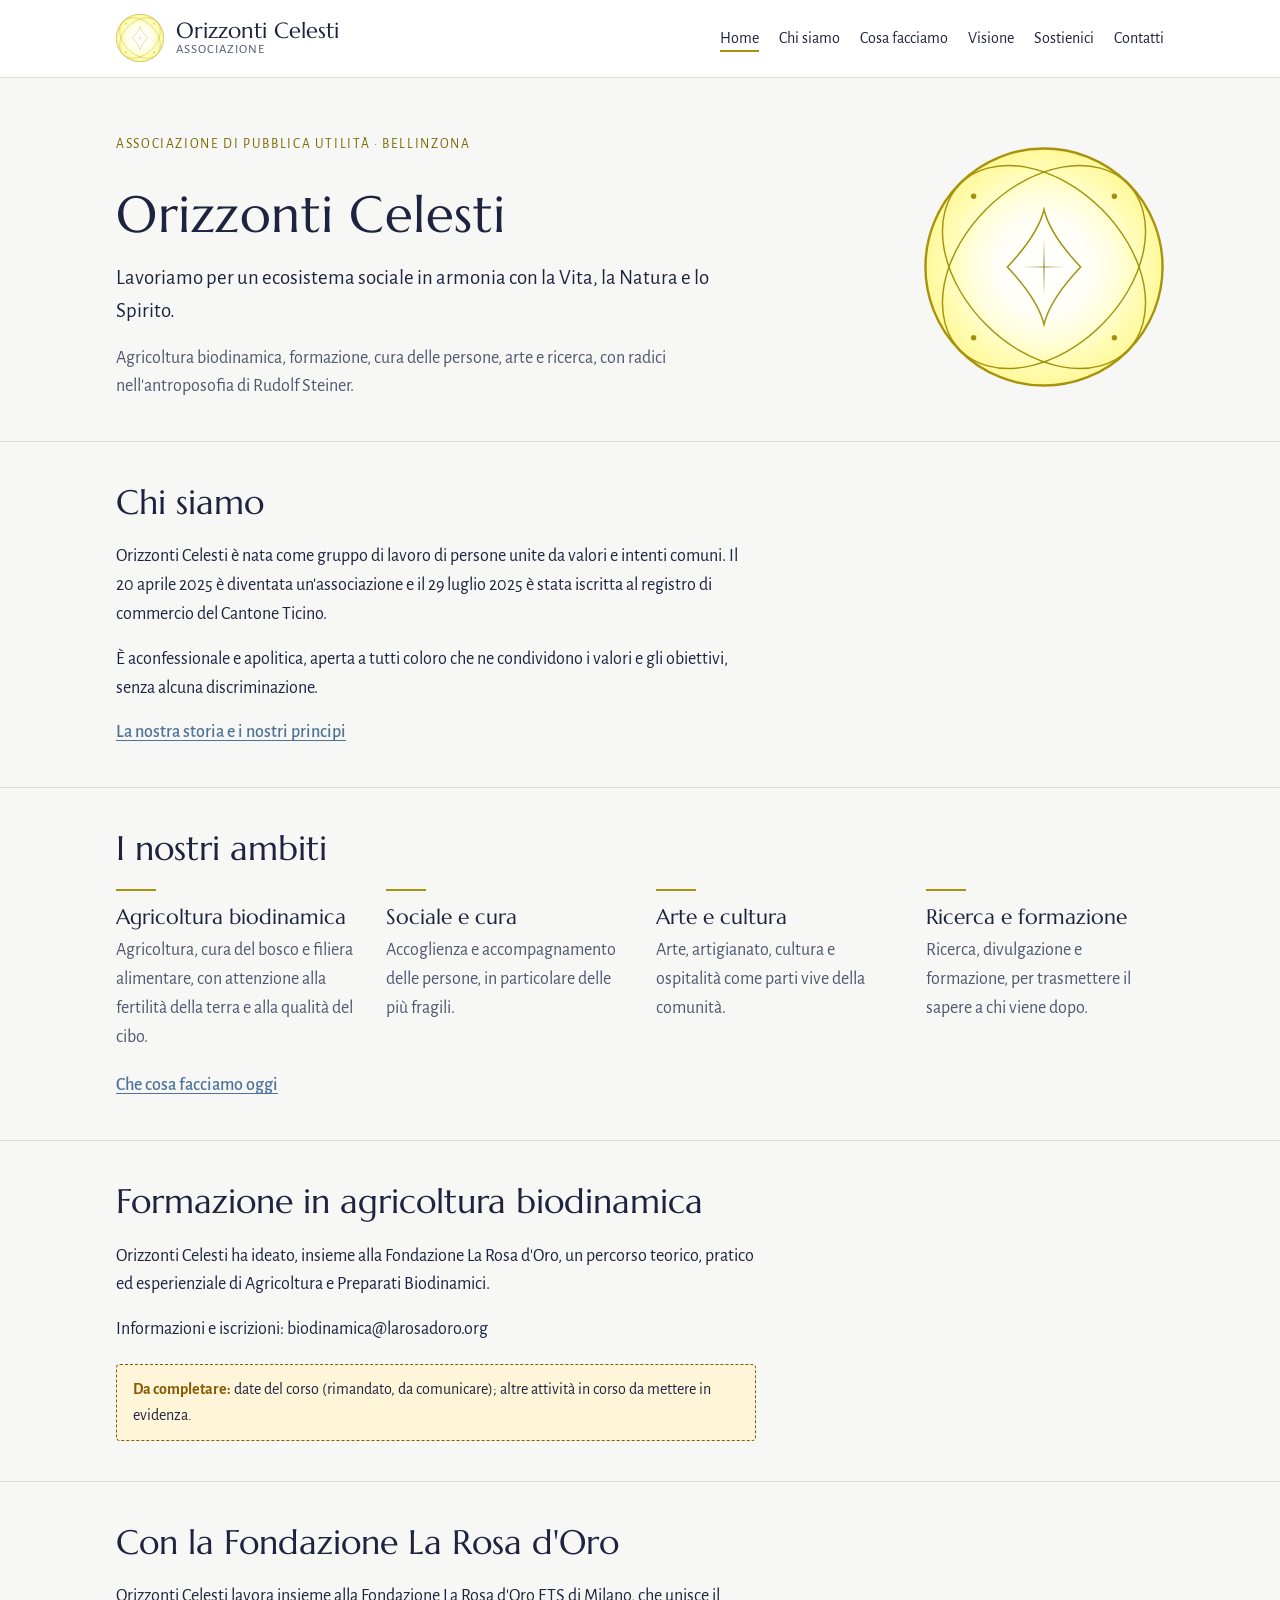
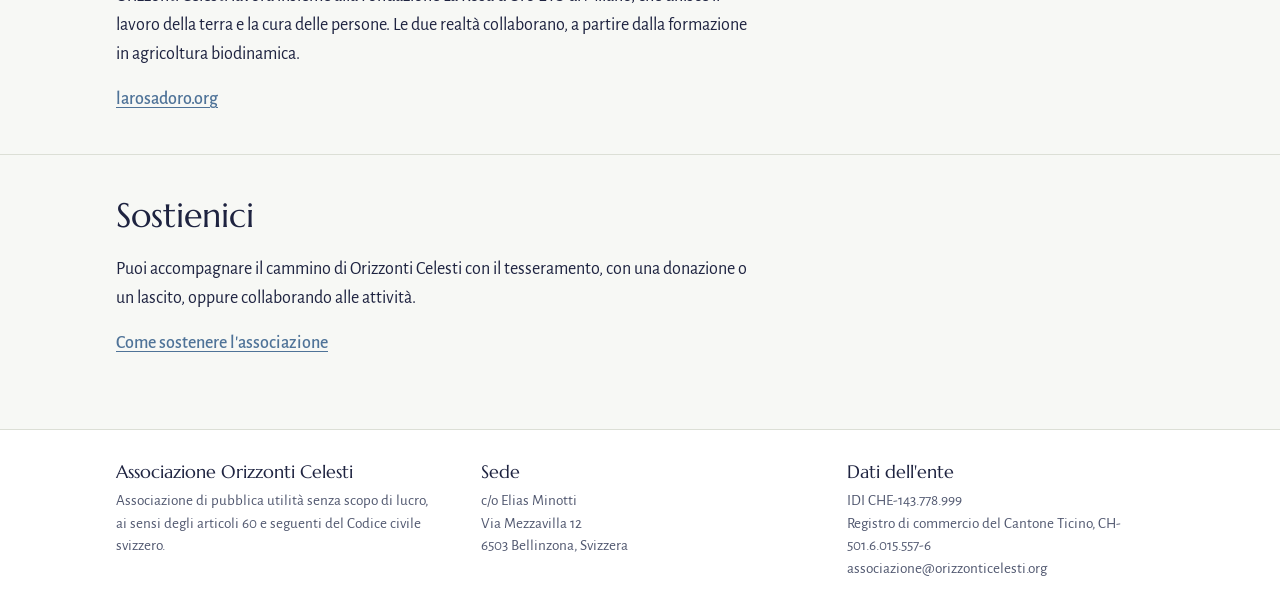
==== commit 153cd079: "Corso di biodinamica: tolte le date 2026-2027 (corso rimandato) Co-Authored-By: Claude Opus 5.5 <nor" ====
--- a/index.html
+++ b/index.html
@@ -88,12 +88,12 @@
 
 <section class="sezione" aria-labelledby="corso">
   <div class="contenitore">
-    <h2 id="corso">In corso: formazione in agricoltura biodinamica</h2>
+    <h2 id="corso">Formazione in agricoltura biodinamica</h2>
     <div class="testo">
-      <p>Orizzonti Celesti ha ideato, insieme alla Fondazione La Rosa d'Oro, un percorso teorico, pratico ed esperienziale di Agricoltura e Preparati Biodinamici per l'anno 2026-2027.</p>
+      <p>Orizzonti Celesti ha ideato, insieme alla Fondazione La Rosa d'Oro, un percorso teorico, pratico ed esperienziale di Agricoltura e Preparati Biodinamici.</p>
       <p>Informazioni e iscrizioni: biodinamica@larosadoro.org</p>
     </div>
-    <div class="da-completare"><strong>Da completare:</strong> date, luogo e programma del corso; altre attività in corso da mettere in evidenza.</div>
+    <div class="da-completare"><strong>Da completare:</strong> date del corso (rimandato, da comunicare); altre attività in corso da mettere in evidenza.</div>
   </div>
 </section>
 
